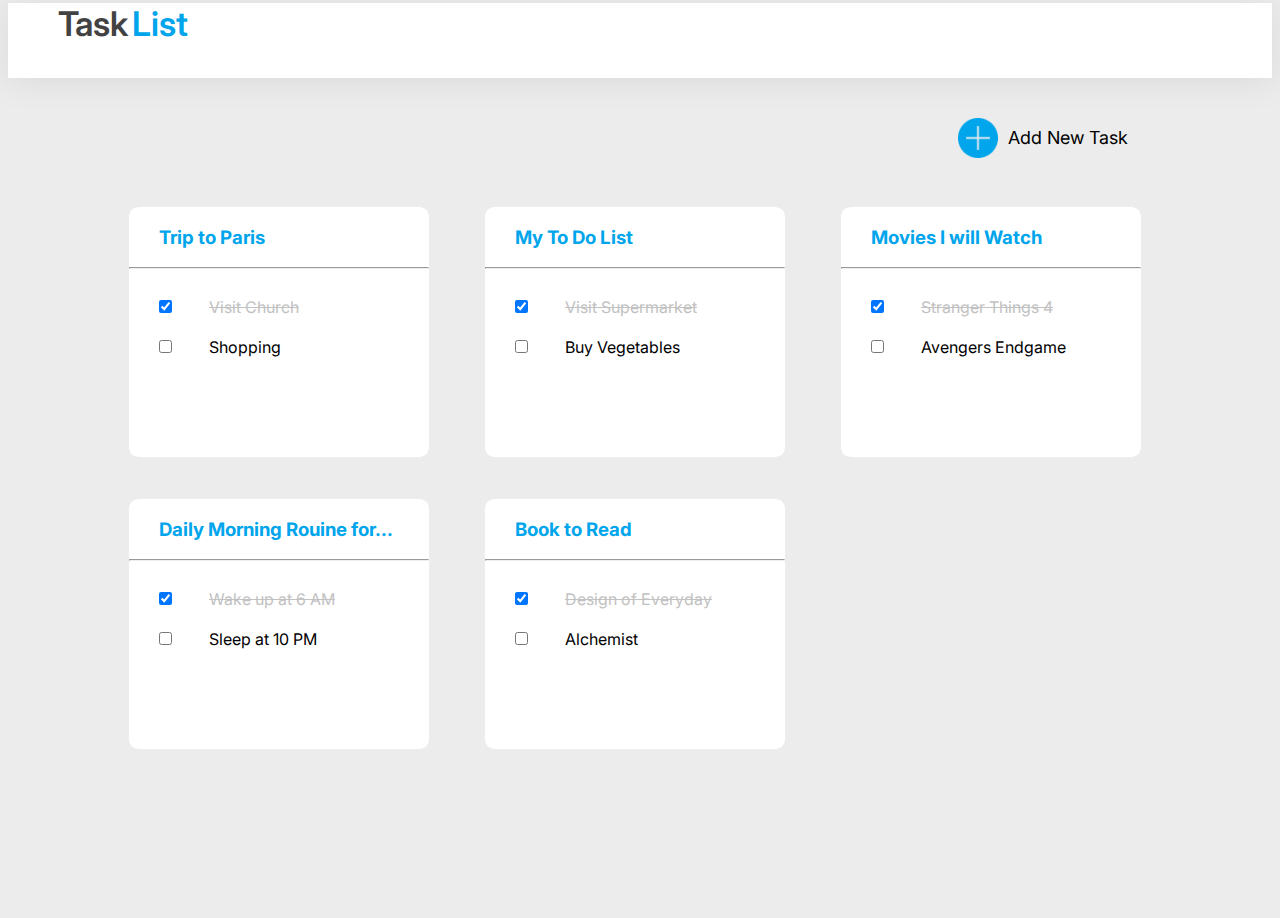
==== index.html @ 48516749 "first commit" ====
<!DOCTYPE html>
<html lang="en">
<head>
    <meta charset="UTF-8">
    <meta http-equiv="X-UA-Compatible" content="IE=edge">
    <meta name="viewport" content="width=device-width, initial-scale=1.0">
    <title>TaskList</title>
    <link rel="stylesheet" href="styles.css">
    
</head>
<body>
    <nav id="navbar">
        <p style="margin-left: 50px;"><Font style="color:#424242 ; font-size: 34px; font-weight:600;">Task</Font> <font style="color:#00A5EC ; font-size: 34px; font-weight:600">List</font></p>
    </nav>
    <br><br>
    <div class="icon">
        <img src="addicon.png" alt="">
        <p>Add New Task</p>
    </div>
    <br><br>

    <section class="container">
        <div class="cards" style="margin-left: 120px ;">
            <h3 style="color:#00A5EC">Trip to Paris</h3>
            <hr>
            <br>
            <input type="checkbox" checked id="church">
            <label for="church" style="text-decoration:line-through ; color: #C2C2C2;">Visit Church</label>
            <br><br>
            <input type="checkbox" id="list">
            <label for="list">Shopping</label>
        </div>
        <div class="cards">
            <h3 style="color:#00A5EC">My To Do List</h3>
            <hr>
            <br>
            <input type="checkbox" checked id="supermarket">
            <label for="supermarket" style="text-decoration:line-through ; color: #C2C2C2;">Visit Supermarket</label>
            <br><br>
            <input type="checkbox" id="Vegetables">
            <label for="list">Buy Vegetables</label>
        </div>
        <div class="cards">
            <h3 style="color:#00A5EC">Movies I will Watch</h3>
            <hr>
            <br>
            <input type="checkbox" checked id="stranger">
            <label for="stranger" style="text-decoration:line-through ; color: #C2C2C2;">Stranger Things 4</label>
            <br><br>
            <input type="checkbox" id="endgame">
            <label for="list">Avengers Endgame</label>
        </div>
    </section>
<br><br>
<section class="container" style="margin-left: 70px ;">
    <div class="cards">
        <h3 style="color:#00A5EC">Daily Morning Rouine for...</h3>
        <hr>
        <br>
        <input type="checkbox" checked id="wakeup">
        <label for="wakeup" style="text-decoration:line-through ; color: #C2C2C2;">Wake up at 6 AM</label>
        <br><br>
        <input type="checkbox" id="list">
        <label for="list">Sleep at 10 PM</label>
    </div>
    <div class="cards">
        <h3 style="color:#00A5EC">Book to Read</h3>
        <hr>
        <br>
        <input type="checkbox" checked id="design">
        <label for="design" style="text-decoration:line-through ; color: #C2C2C2;">Design of Everyday</label>
        <br><br>
        <input type="checkbox" id="Vegetables">
        <label for="list">Alchemist</label>
    </div>
</section>
    <br><br><br><br><br><br><br><br>
</body>
</html>
---- styles.css ----
@import url('https://fonts.googleapis.com/css2?family=Inter:wght@300;400;600&display=swap');

body{
    font-family: 'Inter', sans-serif;
    background-color: #ECECEC ;
}

#navbar{
    height: 75px;
    background-color: white;
    box-shadow: 0px 3px 30px #7B7B7B29;
    margin-top: -13px;
    align-items: center;
}
#tasklist{
    font-size: 34px;

}
.fa{
    color: #00A5EC;
    size: 30px;
}
.icon img{
    width: 40px;
}
.icon{
    margin-left: 950px;
}
.icon p{
    margin-left: 50px;
    margin-top: -35px;
    font-size: 18px;
}
.icon a{
    margin-left: 1px;
}
.cards{
    top: 220px;
    margin-left: 50px;
    width: 300px;
    height: 250px;
    background:  #FFFFFF 0% 0% no-repeat padding-box;
    border: 1px solid #EDEDED;
    border-radius: 10px;
    display: inline-block;
}
.cards h3{
    margin-left: 30px;
}
.cards input{
    margin-left: 30px;
}
.cards label{
    margin-left: 30px;
}
.section{
    background-image:url(file:///E:/taskpage/Rectangle%206.png);
}
#church{
    background-color: #C2C2C2;
}
.back {
    display: inline-flex;
}
.back img{
    width: 40px;
    margin-left: 400px;
}
.back a{
    margin-left: 10px;
    margin-top: 10px;
    font-size: 18px;
    text-decoration: none;
    color: #424242;
}
.icon2{
    margin-left: 700px;
    margin-top: -45px;
}
.icon2 img{
    width: 40px;
}
.icon2 p{
    font-size: 18px;
    margin-left: 50px;
    margin-top: -35px;
}
.cards1{
    top: 220px;
    margin-left: 50px;
    width: 450px;
    height: 250px;
    background:  #FFFFFF 0% 0% no-repeat padding-box;
    border: 1px solid #EDEDED;
    border-radius: 10px;
    display: inline-block;
}
.cards1 h3{
    margin-left: 30px;
}
.cards1 input{
    margin-left: 30px;
}
.cards1 label{
    margin-left: 30px;
}
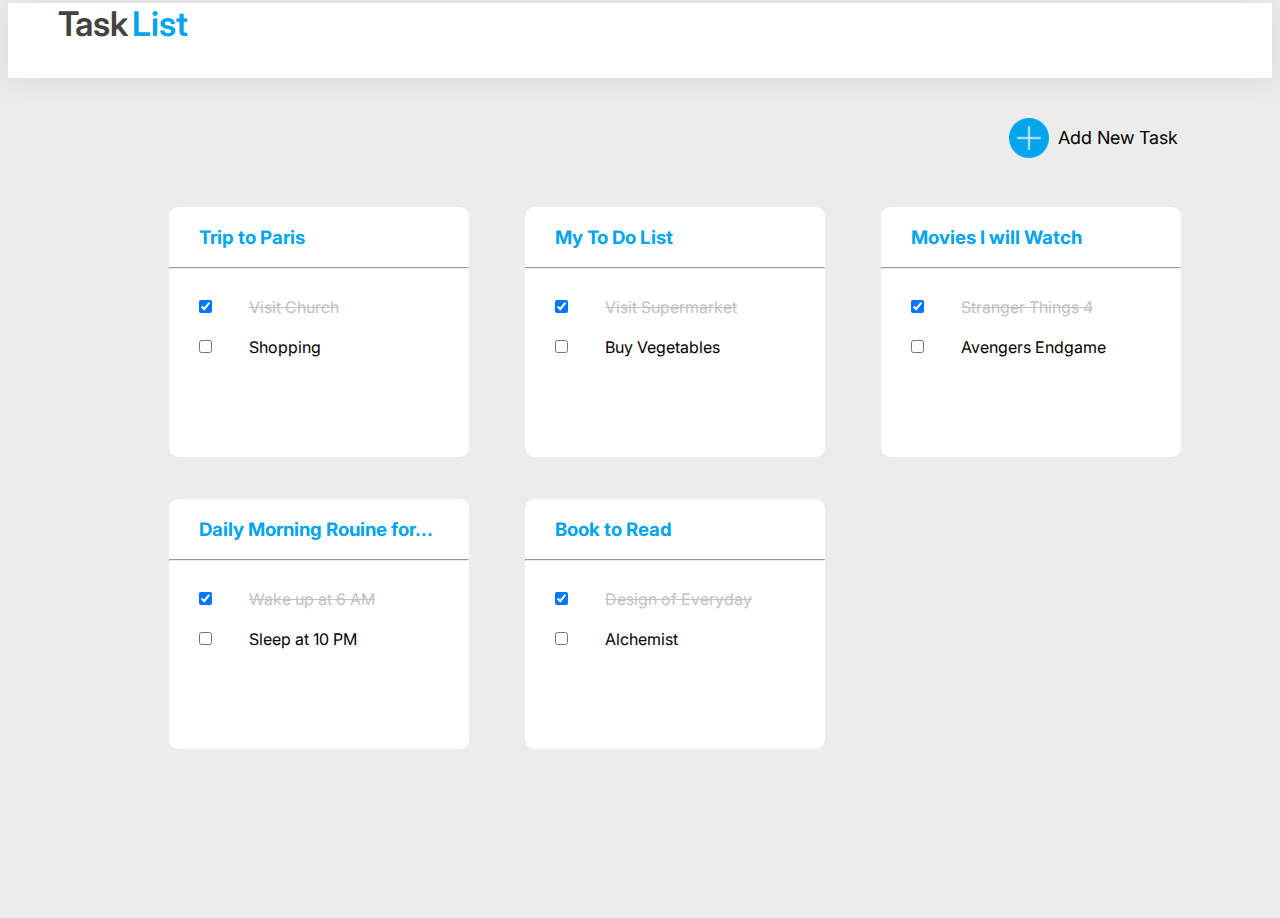
==== commit bf6856a5: "fifth commit" ====
--- a/index.html
+++ b/index.html
@@ -14,14 +14,14 @@
     </nav>
     <br><br>
     <div class="icon">
-        <img src="addicon.png" alt="">
-        <p>Add New Task</p>
+        <a href="index2.html"><img src="addicon.png" alt=""></a>
+        <a href="index2.html"><p style="text-decoration:none; color: black;">Add New Task</p></a>
     </div>
     <br><br>
 
     <section class="container">
-        <div class="cards" style="margin-left: 120px ;">
-            <h3 style="color:#00A5EC">Trip to Paris</h3>
+        <div class="cards" style="margin-left: 160px ;">
+            <a href="index3.html" style="text-decoration: none;"><h3 style="color:#00A5EC">Trip to Paris</h3></a>
             <hr>
             <br>
             <input type="checkbox" checked id="church">
@@ -52,7 +52,7 @@
         </div>
     </section>
 <br><br>
-<section class="container" style="margin-left: 70px ;">
+<section class="container" style="margin-left: 110px ;">
     <div class="cards">
         <h3 style="color:#00A5EC">Daily Morning Rouine for...</h3>
         <hr>
--- a/styles.css
+++ b/styles.css
@@ -24,7 +24,7 @@
     width: 40px;
 }
 .icon{
-    margin-left: 950px;
+    margin-left: 1000px;
 }
 .icon p{
     margin-left: 50px;
@@ -33,6 +33,7 @@
 }
 .icon a{
     margin-left: 1px;
+    text-decoration: none;
 }
 .cards{
     top: 220px;
@@ -43,6 +44,11 @@
     border: 1px solid #EDEDED;
     border-radius: 10px;
     display: inline-block;
+}
+.cards:hover{
+    z-index: 1;
+    box-shadow: 0 8px 50px lightgray;
+    transform: scale(1.05);
 }
 .cards h3{
     margin-left: 30px;
@@ -64,7 +70,7 @@
 }
 .back img{
     width: 40px;
-    margin-left: 400px;
+    margin-left: 450px;
 }
 .back a{
     margin-left: 10px;
@@ -74,7 +80,7 @@
     color: #424242;
 }
 .icon2{
-    margin-left: 700px;
+    margin-left: 730px;
     margin-top: -45px;
 }
 .icon2 img{
@@ -103,4 +109,66 @@
 }
 .cards1 label{
     margin-left: 30px;
+}
+#backtext{
+    margin-left: 10px;
+    margin-top: 20px;
+    font-size: 18px;
+    text-decoration: none;
+    color: #424242;
+}
+.bg{
+    width: 100%;
+    height: 900px;
+    background-color: rgba(0, 0, 0, 0.7);
+    position:absolute;
+    top: 0;
+    display: flex;
+    justify-content: center;
+}
+.popup{
+    width: 400px;
+    height: 220px;
+    background-color: white;
+    margin-top: 200px;
+    border-radius: 10px;
+}
+.header{
+    display: flex; 
+    justify-content: space-around;
+    align-items: center;
+}
+.header h3{
+    position: relative;
+    left: -40px;
+}
+.header a{
+    position: relative;
+    right: -40px;
+}
+#entertask{
+    position: relative;
+    top: 20px;
+    left: 20px;
+    width: 350px;
+    height: 30px;
+    border: none;
+    background-color: #ECECEC;
+    border-radius: 5px;
+    color: #C2C2C2;
+}
+#addbutton{
+    position: relative;
+    left: 225px;
+    top: 40px;
+    width: 150px;
+    height: 40px;
+    border: none;
+    background-color: #00A5EC;
+    color: white;
+    border-radius: 5px;
+}
+#plus{
+    position: relative;
+    left: -10px;
 }